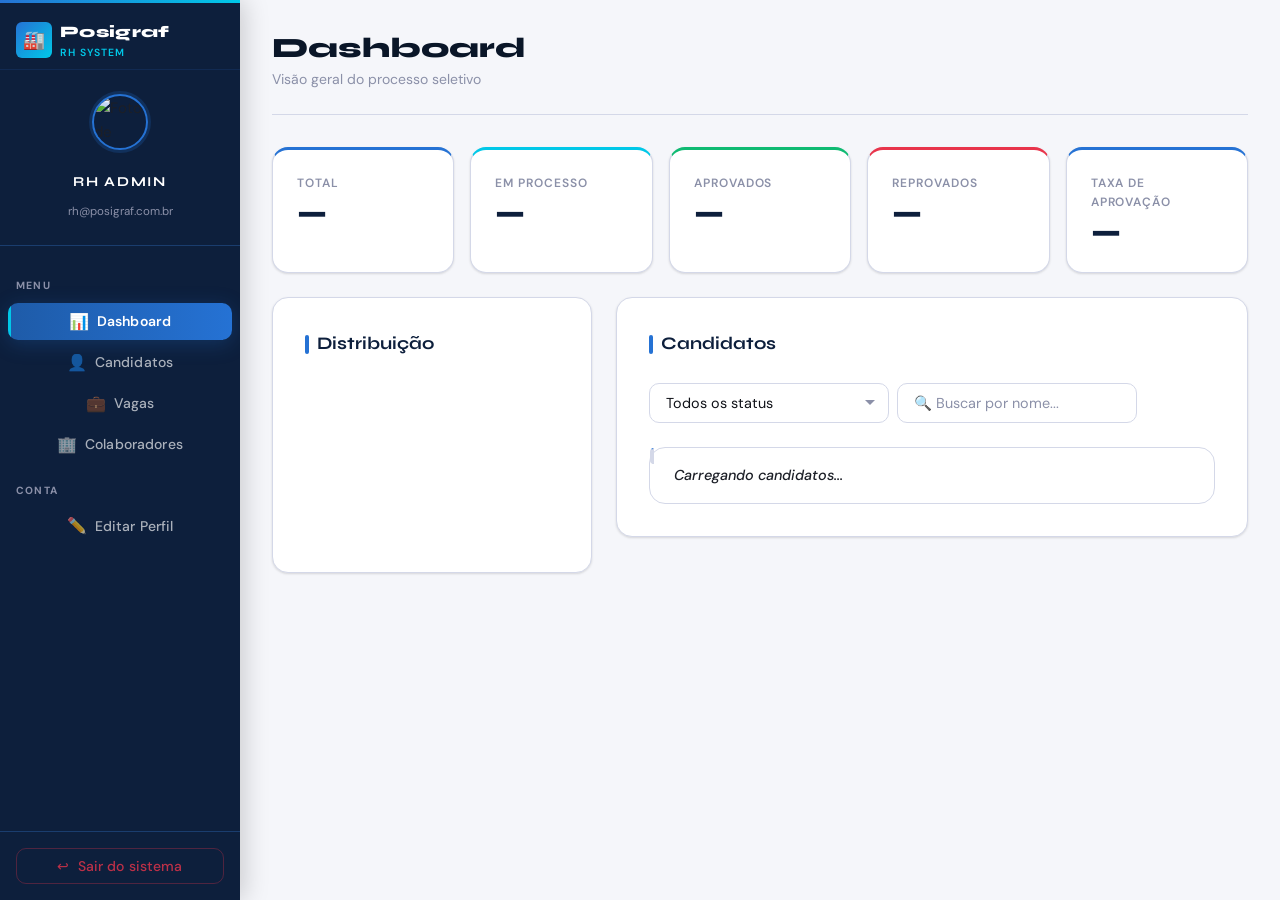
==== index.html @ 5c3bd885 "Adicionando os arquivos do projeto RH Consta index.html, arquivos responsivos, sistema de interligaç" ====
<!DOCTYPE html>
<!--
  ============================================================
  SISTEMA DE RH - POSIGRAF
  Página: Dashboard Principal (index.html)
  ============================================================
  Descrição:
    Página central do sistema de RH. Exibe métricas em tempo
    real dos candidatos (total, em processo, aprovados,
    reprovados e taxa de aprovação), gráfico de pizza e
    lista filtrável de candidatos com ações inline.

  Dependências:
    - style.css       : Estilos globais do sistema
    - supabase-js     : Cliente do banco de dados Supabase
    - chart.js        : Biblioteca de gráficos
    - index.js        : Lógica de negócio desta página
  ============================================================
-->
<html lang="pt-br">
<head>
  <meta charset="UTF-8">
  <meta name="viewport" content="width=device-width, initial-scale=1.0">
  <title>Dashboard — RH Posigraf</title>
  <link rel="stylesheet" href="style.css">
</head>
<body>

<!-- Botão hamburguer para abrir sidebar em mobile -->
<button class="btn-menu-mobile" onclick="toggleSidebar()" aria-label="Abrir menu">☰</button>

<!-- Overlay escuro para fechar sidebar em mobile ao clicar fora -->
<div class="sidebar-overlay" id="sidebarOverlay" onclick="toggleSidebar()"></div>

<!-- =====================================================
     SIDEBAR — Menu de navegação lateral fixo
     Contém branding, perfil do usuário e links de nav.
===================================================== -->
<nav id="sidebar" role="navigation" aria-label="Menu principal">

  <!-- Marca / Logo -->
  <div class="sidebar-logo">
    <div class="sidebar-logo-icon">🏭</div>
    <div>
      <div class="sidebar-logo-texto">Posigraf</div>
      <div class="sidebar-logo-sub">RH System</div>
    </div>
  </div>

  <!-- Perfil do usuário logado -->
  <div class="sidebar-perfil">
    <img id="fotoPerfil" src="https://img.bgstatic.com/multiLang/web/605120c4719cc92a226e9ac6f3049631.jpg" alt="Foto de perfil">
    <div id="nomePerfil" class="nav-secao-titulo" style="color:white;font-size:.85rem;">RH Admin</div>
    <div id="emailPerfil" class="texto-muted" style="font-size:.72rem;">rh@posigraf.com.br</div>
  </div>

  <!-- Links de navegação principais -->
  <div class="sidebar-nav">
    <span class="nav-secao-titulo">Menu</span>

    <button class="nav-btn ativo" onclick="irDashboard()">
      <span class="nav-icon">📊</span> Dashboard
    </button>

    <button class="nav-btn" onclick="irCadastro()">
      <span class="nav-icon">👤</span> Candidatos
    </button>

    <button class="nav-btn" onclick="location.href='vagas.html'">
      <span class="nav-icon">💼</span> Vagas
    </button>

    <button class="nav-btn" onclick="location.href='colaboradores.html'">
      <span class="nav-icon">🏢</span> Colaboradores
    </button>

    <span class="nav-secao-titulo">Conta</span>

    <button class="nav-btn" onclick="editarPerfil()">
      <span class="nav-icon">✏️</span> Editar Perfil
    </button>
  </div>

  <!-- Botão de logout no rodapé da sidebar -->
  <div class="sidebar-footer">
    <button class="btn-logout" onclick="logout()">
      <span>↩</span> Sair do sistema
    </button>
  </div>
</nav>

<!-- =====================================================
     CONTEÚDO PRINCIPAL — Dashboard
===================================================== -->
<main id="conteudo">

  <!-- Cabeçalho da página -->
  <div class="topbar">
    <div>
      <h1 class="topbar-titulo">Dashboard</h1>
      <p class="topbar-subtitulo">Visão geral do processo seletivo</p>
    </div>
  </div>

  <!-- Métricas principais em cards numéricos -->
  <div class="metricas-grid">
    <div class="metrica-card azul">
      <div class="metrica-card-label">Total</div>
      <div class="metrica-card-valor" id="total">—</div>
    </div>
    <div class="metrica-card ciano">
      <div class="metrica-card-label">Em Processo</div>
      <div class="metrica-card-valor" id="em_processo">—</div>
    </div>
    <div class="metrica-card verde">
      <div class="metrica-card-label">Aprovados</div>
      <div class="metrica-card-valor" id="aprovados">—</div>
    </div>
    <div class="metrica-card vermelho">
      <div class="metrica-card-label">Reprovados</div>
      <div class="metrica-card-valor" id="reprovados">—</div>
    </div>
    <div class="metrica-card azul">
      <div class="metrica-card-label">Taxa de Aprovação</div>
      <div class="metrica-card-valor" id="taxa">—</div>
    </div>
  </div>

  <!-- Grid: gráfico + lista de candidatos -->
  <div style="display:grid; grid-template-columns: 320px 1fr; gap: 24px; align-items: start;">

    <!-- Gráfico de distribuição de status -->
    <div class="card">
      <div class="card-titulo">Distribuição</div>
      <div class="grafico-wrapper">
        <canvas id="grafico"></canvas>
      </div>
    </div>

    <!-- Lista de candidatos com filtros -->
    <div class="card">
      <div class="card-titulo">Candidatos</div>

      <!-- Filtros de busca e status -->
      <div class="campo-busca-wrapper">
        <select id="filtro" onchange="carregarCandidatos()">
          <option value="todos">Todos os status</option>
          <option value="em_processo">Em processo</option>
          <option value="aprovado">Aprovados</option>
          <option value="reprovado">Reprovados</option>
        </select>
        <input type="text" id="busca" placeholder="🔍 Buscar por nome..." oninput="carregarCandidatos()">
      </div>

      <!-- Lista preenchida dinamicamente pelo index.js -->
      <ul id="lista">
        <li class="loading">Carregando candidatos...</li>
      </ul>
    </div>

  </div>

</main>

<!-- Dependências externas -->
<script src="https://cdn.jsdelivr.net/npm/@supabase/supabase-js"></script>
<script src="https://cdn.jsdelivr.net/npm/chart.js"></script>
<script src="index.js"></script>

<!-- Script de controle do menu mobile -->
<script>
  /**
   * toggleSidebar()
   * Alterna a visibilidade da sidebar em dispositivos móveis,
   * adicionando/removendo classes CSS que controlam transform e overlay.
   */
  function toggleSidebar() {
    document.getElementById('sidebar').classList.toggle('aberta');
    document.getElementById('sidebarOverlay').classList.toggle('visivel');
  }
</script>
</body>
</html>
---- style.css ----
/**
 * ============================================================
 * SISTEMA DE RH - POSIGRAF
 * Folha de Estilos Global (style.css)
 * ============================================================
 *
 * Descrição:
 *   Arquivo de estilos compartilhado por todas as páginas
 *   administrativas do sistema de Recursos Humanos da Posigraf.
 *   Define a identidade visual, o sistema de cores, tipografia,
 *   componentes reutilizáveis e o layout base com sidebar.
 *
 * Arquitetura:
 *   - Variáveis CSS (Design Tokens)
 *   - Reset e Base
 *   - Layout (Sidebar + Conteúdo)
 *   - Componentes (Cards, Botões, Inputs, Tabelas, Badges)
 *   - Utilitários
 *   - Responsividade
 *
 * Identidade Visual:
 *   Paleta baseada no azul institucional Posigraf, com acentos
 *   em ciano e tons neutros escuros para contraste adequado.
 *
 * Autor: Sistema RH Posigraf
 * ============================================================
 */

/* ============================================================
   1. IMPORTS DE FONTES
   Importação de família tipográfica do Google Fonts.
   - "Syne": display, para títulos e headings.
   - "DM Sans": corpo de texto, leitura confortável em telas.
   ============================================================ */
@import url('https://fonts.googleapis.com/css2?family=Syne:wght@400;600;700;800&family=DM+Sans:wght@300;400;500;600&display=swap');

/* ============================================================
   2. DESIGN TOKENS (Variáveis CSS)
   Centraliza todos os valores de design para fácil manutenção
   e consistência visual entre os componentes.
   ============================================================ */
:root {
  /* --- Paleta Principal --- */
  --azul-900: #0a1628;       /* Fundo sidebar profundo */
  --azul-800: #0d1f3c;       /* Sidebar base */
  --azul-700: #112a52;       /* Sidebar hover suave */
  --azul-600: #1a3d6e;       /* Bordas e divisores */
  --azul-500: #1e5ba8;       /* Cor primária da marca */
  --azul-400: #2572d4;       /* Botões e links */
  --azul-300: #4a90e2;       /* Hover de botões */
  --azul-100: #d6e8ff;       /* Backgrounds suaves */
  --azul-50:  #eef4ff;       /* Backgrounds muito suaves */

  /* --- Acento Ciano --- */
  --ciano-500: #00c8e8;
  --ciano-400: #22daf5;
  --ciano-100: #ccf5fc;

  /* --- Neutros --- */
  --neutro-900: #0f1117;
  --neutro-800: #1c1f27;
  --neutro-700: #2d3142;
  --neutro-600: #4a4f66;
  --neutro-400: #8b90a8;
  --neutro-200: #d4d8e8;
  --neutro-100: #eceef5;
  --neutro-50:  #f5f6fa;
  --branco: #ffffff;

  /* --- Semânticas --- */
  --sucesso: #0fba72;
  --sucesso-bg: #e8faf3;
  --erro: #e8344b;
  --erro-bg: #fdeaed;
  --aviso: #f5a623;
  --aviso-bg: #fef6e4;
  --info: var(--azul-400);
  --info-bg: var(--azul-50);

  /* --- Tipografia --- */
  --fonte-display: 'Syne', sans-serif;
  --fonte-corpo: 'DM Sans', sans-serif;

  /* --- Espaçamentos --- */
  --espaco-xs:  4px;
  --espaco-sm:  8px;
  --espaco-md:  16px;
  --espaco-lg:  24px;
  --espaco-xl:  32px;
  --espaco-2xl: 48px;

  /* --- Bordas --- */
  --raio-sm: 6px;
  --raio-md: 10px;
  --raio-lg: 16px;
  --raio-xl: 24px;
  --raio-pill: 9999px;

  /* --- Sombras --- */
  --sombra-sm: 0 1px 3px rgba(0,0,0,0.08), 0 1px 2px rgba(0,0,0,0.06);
  --sombra-md: 0 4px 16px rgba(10, 30, 70, 0.10);
  --sombra-lg: 0 8px 32px rgba(10, 30, 70, 0.16);
  --sombra-azul: 0 4px 20px rgba(37, 114, 212, 0.25);

  /* --- Transições --- */
  --transicao: 0.2s ease;
  --transicao-lenta: 0.35s cubic-bezier(0.4, 0, 0.2, 1);

  /* --- Sidebar --- */
  --sidebar-largura: 240px;
  --sidebar-largura-min: 72px;
}

/* ============================================================
   3. RESET E BASE
   Normaliza comportamentos padrão do navegador e define
   estilos fundamentais do documento.
   ============================================================ */
*, *::before, *::after {
  box-sizing: border-box;
  margin: 0;
  padding: 0;
}

html {
  font-size: 16px;
  scroll-behavior: smooth;
  -webkit-text-size-adjust: 100%;
}

body {
  font-family: var(--fonte-corpo);
  font-size: 0.9375rem;
  color: var(--neutro-800);
  background: var(--neutro-50);
  line-height: 1.6;
  min-height: 100vh;
  display: flex;
  overflow-x: hidden;
}

/* ============================================================
   4. LAYOUT PRINCIPAL
   Estrutura de duas colunas: sidebar fixa + área de conteúdo
   com scroll independente.
   ============================================================ */

/* --- Wrapper geral --- */
.app-wrapper {
  display: flex;
  width: 100%;
  min-height: 100vh;
}

/* --- SIDEBAR --- */
#sidebar {
  width: var(--sidebar-largura);
  min-height: 100vh;
  background: var(--azul-800);
  display: flex;
  flex-direction: column;
  position: fixed;
  top: 0;
  left: 0;
  bottom: 0;
  z-index: 100;
  transition: width var(--transicao-lenta);
  overflow: hidden;
  box-shadow: 4px 0 24px rgba(0,0,0,0.18);
}

/* Linha decorativa superior da sidebar */
#sidebar::before {
  content: '';
  display: block;
  height: 3px;
  background: linear-gradient(90deg, var(--azul-400), var(--ciano-500));
  flex-shrink: 0;
}

/* --- Área do perfil no topo da sidebar --- */
.sidebar-perfil {
  padding: var(--espaco-lg) var(--espaco-md);
  border-bottom: 1px solid var(--azul-600);
  display: flex;
  flex-direction: column;
  align-items: center;
  gap: var(--espaco-sm);
}

/* --- Avatar do perfil --- */
#fotoPerfil {
  width: 56px;
  height: 56px;
  border-radius: var(--raio-pill);
  object-fit: cover;
  border: 2px solid var(--azul-400);
  box-shadow: 0 0 0 3px rgba(37,114,212,0.2);
}

/* --- Nome e e-mail no perfil --- */
#nomePerfil {
  font-family: var(--fonte-display);
  font-size: 0.9rem;
  font-weight: 700;
  color: var(--branco);
  text-align: center;
  line-height: 1.2;
}

#emailPerfil {
  font-size: 0.72rem;
  color: var(--neutro-400);
  text-align: center;
  white-space: nowrap;
  overflow: hidden;
  text-overflow: ellipsis;
  max-width: 200px;
}

/* --- Logo / Marca na sidebar --- */
.sidebar-logo {
  padding: var(--espaco-md) var(--espaco-md) var(--espaco-sm);
  display: flex;
  align-items: center;
  gap: var(--espaco-sm);
  border-bottom: 1px solid var(--azul-700);
}

.sidebar-logo-icon {
  width: 36px;
  height: 36px;
  background: linear-gradient(135deg, var(--azul-400), var(--ciano-500));
  border-radius: var(--raio-sm);
  display: flex;
  align-items: center;
  justify-content: center;
  font-size: 1.1rem;
  flex-shrink: 0;
}

.sidebar-logo-texto {
  font-family: var(--fonte-display);
  font-size: 1rem;
  font-weight: 800;
  color: var(--branco);
  letter-spacing: 0.02em;
}

.sidebar-logo-sub {
  font-size: 0.65rem;
  color: var(--ciano-500);
  font-weight: 600;
  letter-spacing: 0.1em;
  text-transform: uppercase;
}

/* --- Navegação da sidebar --- */
.sidebar-nav {
  flex: 1;
  padding: var(--espaco-md) var(--espaco-sm);
  display: flex;
  flex-direction: column;
  gap: var(--espaco-xs);
  overflow-y: auto;
}

/* Grupo de itens de nav com título de seção */
.nav-secao-titulo {
  font-size: 0.65rem;
  font-weight: 700;
  letter-spacing: 0.12em;
  text-transform: uppercase;
  color: var(--neutro-400);
  padding: var(--espaco-sm) var(--espaco-sm) var(--espaco-xs);
  margin-top: var(--espaco-sm);
}

/* --- Botões de navegação da sidebar --- */
.nav-btn {
  display: flex;
  align-items: center;
  gap: var(--espaco-sm);
  padding: var(--espaco-sm) var(--espaco-md);
  border-radius: var(--raio-md);
  border: none;
  background: transparent;
  color: rgba(255,255,255,0.65);
  font-family: var(--fonte-corpo);
  font-size: 0.875rem;
  font-weight: 500;
  cursor: pointer;
  width: 100%;
  text-align: left;
  transition: background var(--transicao), color var(--transicao), transform var(--transicao);
  position: relative;
  overflow: hidden;
  white-space: nowrap;
}

.nav-btn .nav-icon {
  font-size: 1rem;
  flex-shrink: 0;
  width: 20px;
  text-align: center;
}

.nav-btn:hover {
  background: var(--azul-700);
  color: var(--branco);
  transform: translateX(2px);
}

/* Classe aplicada via JS para indicar página ativa */
.nav-btn.ativo {
  background: linear-gradient(90deg, var(--azul-500), var(--azul-400));
  color: var(--branco);
  font-weight: 600;
  box-shadow: var(--sombra-azul);
}

.nav-btn.ativo::before {
  content: '';
  position: absolute;
  left: 0; top: 0; bottom: 0;
  width: 3px;
  background: var(--ciano-500);
  border-radius: 0 2px 2px 0;
}

/* --- Área de logout no rodapé da sidebar --- */
.sidebar-footer {
  padding: var(--espaco-md);
  border-top: 1px solid var(--azul-600);
}

.btn-logout {
  display: flex;
  align-items: center;
  gap: var(--espaco-sm);
  width: 100%;
  padding: var(--espaco-sm) var(--espaco-md);
  border-radius: var(--raio-md);
  border: 1px solid rgba(232, 52, 75, 0.3);
  background: transparent;
  color: rgba(232, 52, 75, 0.8);
  font-family: var(--fonte-corpo);
  font-size: 0.875rem;
  font-weight: 500;
  cursor: pointer;
  transition: all var(--transicao);
  white-space: nowrap;
}

.btn-logout:hover {
  background: rgba(232, 52, 75, 0.1);
  color: var(--erro);
  border-color: var(--erro);
}

/* --- ÁREA DE CONTEÚDO PRINCIPAL --- */
#conteudo {
  flex: 1;
  margin-left: var(--sidebar-largura);
  padding: var(--espaco-xl);
  min-height: 100vh;
  transition: margin-left var(--transicao-lenta);
  max-width: calc(100vw - var(--sidebar-largura));
}

/* ============================================================
   5. TOPBAR (Cabeçalho das páginas)
   Barra superior dentro da área de conteúdo com título
   da página e ações contextuais.
   ============================================================ */
.topbar {
  display: flex;
  align-items: center;
  justify-content: space-between;
  margin-bottom: var(--espaco-xl);
  padding-bottom: var(--espaco-lg);
  border-bottom: 1px solid var(--neutro-200);
}

.topbar-titulo {
  font-family: var(--fonte-display);
  font-size: 1.75rem;
  font-weight: 800;
  color: var(--azul-900);
  line-height: 1.2;
}

.topbar-subtitulo {
  font-size: 0.875rem;
  color: var(--neutro-400);
  margin-top: 2px;
}

/* ============================================================
   6. CARDS E PAINÉIS
   Componente de contêiner com elevação visual para agrupar
   seções de conteúdo relacionadas.
   ============================================================ */
.card {
  background: var(--branco);
  border-radius: var(--raio-lg);
  padding: var(--espaco-xl);
  box-shadow: var(--sombra-sm);
  border: 1px solid var(--neutro-200);
  margin-bottom: var(--espaco-lg);
}

.card-titulo {
  font-family: var(--fonte-display);
  font-size: 1.1rem;
  font-weight: 700;
  color: var(--azul-800);
  margin-bottom: var(--espaco-lg);
  display: flex;
  align-items: center;
  gap: var(--espaco-sm);
}

.card-titulo::before {
  content: '';
  display: inline-block;
  width: 4px;
  height: 1.1em;
  background: var(--azul-400);
  border-radius: 2px;
}

/* --- Cards de métricas do Dashboard --- */
.metricas-grid {
  display: grid;
  grid-template-columns: repeat(auto-fit, minmax(160px, 1fr));
  gap: var(--espaco-md);
  margin-bottom: var(--espaco-lg);
}

.metrica-card {
  background: var(--branco);
  border-radius: var(--raio-lg);
  padding: var(--espaco-lg);
  border: 1px solid var(--neutro-200);
  box-shadow: var(--sombra-sm);
  transition: box-shadow var(--transicao), transform var(--transicao);
  cursor: default;
}

.metrica-card:hover {
  box-shadow: var(--sombra-md);
  transform: translateY(-2px);
}

.metrica-card-label {
  font-size: 0.75rem;
  font-weight: 600;
  color: var(--neutro-400);
  text-transform: uppercase;
  letter-spacing: 0.08em;
  margin-bottom: var(--espaco-xs);
}

.metrica-card-valor {
  font-family: var(--fonte-display);
  font-size: 2rem;
  font-weight: 800;
  color: var(--azul-800);
  line-height: 1;
}

.metrica-card.azul    { border-top: 3px solid var(--azul-400); }
.metrica-card.verde   { border-top: 3px solid var(--sucesso); }
.metrica-card.vermelho{ border-top: 3px solid var(--erro); }
.metrica-card.ciano   { border-top: 3px solid var(--ciano-500); }

/* ============================================================
   7. BOTÕES
   Sistema de botões com variantes semânticas.
   ============================================================ */
button, .btn {
  display: inline-flex;
  align-items: center;
  justify-content: center;
  gap: var(--espaco-xs);
  padding: var(--espaco-sm) var(--espaco-md);
  border-radius: var(--raio-md);
  border: none;
  font-family: var(--fonte-corpo);
  font-size: 0.8125rem;
  font-weight: 600;
  cursor: pointer;
  transition: all var(--transicao);
  white-space: nowrap;
  text-decoration: none;
  letter-spacing: 0.01em;
}

/* Botão primário — ações principais */
.btn-primario, button.btn-primario {
  background: linear-gradient(135deg, var(--azul-500), var(--azul-400));
  color: var(--branco);
  box-shadow: var(--sombra-azul);
}
.btn-primario:hover {
  background: linear-gradient(135deg, var(--azul-400), var(--azul-300));
  transform: translateY(-1px);
  box-shadow: 0 6px 24px rgba(37,114,212,0.35);
}

/* Botão secundário — ações de suporte */
.btn-secundario {
  background: var(--azul-50);
  color: var(--azul-500);
  border: 1px solid var(--azul-100);
}
.btn-secundario:hover {
  background: var(--azul-100);
  border-color: var(--azul-300);
}

/* Botão sucesso — aprovar, confirmar */
.btn-sucesso {
  background: var(--sucesso-bg);
  color: var(--sucesso);
  border: 1px solid rgba(15, 186, 114, 0.2);
}
.btn-sucesso:hover {
  background: var(--sucesso);
  color: var(--branco);
}

/* Botão perigo — excluir, reprovar */
.btn-perigo {
  background: var(--erro-bg);
  color: var(--erro);
  border: 1px solid rgba(232, 52, 75, 0.2);
}
.btn-perigo:hover {
  background: var(--erro);
  color: var(--branco);
}

/* Botão aviso — reabrir, reativar */
.btn-aviso {
  background: var(--aviso-bg);
  color: var(--aviso);
  border: 1px solid rgba(245, 166, 35, 0.2);
}
.btn-aviso:hover {
  background: var(--aviso);
  color: var(--branco);
}

/* Botão neutro — ações secundárias genéricas */
.btn-neutro {
  background: var(--neutro-100);
  color: var(--neutro-700);
  border: 1px solid var(--neutro-200);
}
.btn-neutro:hover {
  background: var(--neutro-200);
  color: var(--neutro-900);
}

/* Grupo de botões em linha */
.btn-grupo {
  display: flex;
  flex-wrap: wrap;
  gap: var(--espaco-xs);
  margin-top: var(--espaco-sm);
}

/* ============================================================
   8. FORMULÁRIOS
   Estilos para campos de entrada, selects, textareas e labels.
   ============================================================ */
.form-grid {
  display: grid;
  grid-template-columns: repeat(auto-fit, minmax(240px, 1fr));
  gap: var(--espaco-md);
}

.form-grupo {
  display: flex;
  flex-direction: column;
  gap: var(--espaco-xs);
}

.form-grupo.full {
  grid-column: 1 / -1;
}

label, .form-label {
  font-size: 0.8125rem;
  font-weight: 600;
  color: var(--neutro-700);
  letter-spacing: 0.01em;
}

input[type="text"],
input[type="email"],
input[type="number"],
input[type="date"],
input[type="file"],
select,
textarea {
  width: 100%;
  padding: 10px var(--espaco-md);
  border: 1.5px solid var(--neutro-200);
  border-radius: var(--raio-md);
  background: var(--branco);
  font-family: var(--fonte-corpo);
  font-size: 0.9rem;
  color: var(--neutro-900);
  transition: border-color var(--transicao), box-shadow var(--transicao);
  outline: none;
  appearance: none;
  -webkit-appearance: none;
}

input:focus,
select:focus,
textarea:focus {
  border-color: var(--azul-400);
  box-shadow: 0 0 0 3px rgba(37, 114, 212, 0.12);
}

input::placeholder,
textarea::placeholder {
  color: var(--neutro-400);
}

select {
  background-image: url("data:image/svg+xml,%3Csvg xmlns='http://www.w3.org/2000/svg' width='12' height='12' viewBox='0 0 12 12'%3E%3Cpath fill='%238b90a8' d='M6 8L1 3h10z'/%3E%3C/svg%3E");
  background-repeat: no-repeat;
  background-position: right 12px center;
  padding-right: 36px;
  cursor: pointer;
}

textarea {
  resize: vertical;
  min-height: 90px;
  line-height: 1.6;
}

input[type="file"] {
  padding: 8px var(--espaco-md);
  cursor: pointer;
  color: var(--neutro-600);
}

/* Campo de busca/filtro */
.campo-busca-wrapper {
  display: flex;
  gap: var(--espaco-sm);
  flex-wrap: wrap;
  align-items: center;
  margin-bottom: var(--espaco-lg);
}

.campo-busca-wrapper input,
.campo-busca-wrapper select {
  max-width: 240px;
  flex: 1;
}

/* ============================================================
   9. LISTA DE CANDIDATOS / COLABORADORES
   Estilos para as listas que exibem registros do banco
   com ações inline.
   ============================================================ */
#lista {
  list-style: none;
  display: flex;
  flex-direction: column;
  gap: var(--espaco-sm);
}

#lista li {
  background: var(--branco);
  border: 1px solid var(--neutro-200);
  border-radius: var(--raio-lg);
  padding: var(--espaco-md) var(--espaco-lg);
  display: flex;
  flex-wrap: wrap;
  align-items: center;
  gap: var(--espaco-sm);
  transition: box-shadow var(--transicao), border-color var(--transicao);
  position: relative;
  font-size: 0.9rem;
  font-weight: 500;
  color: var(--neutro-800);
}

#lista li:hover {
  box-shadow: var(--sombra-md);
  border-color: var(--azul-100);
}

/* Indicador colorido no lado esquerdo do item */
#lista li::before {
  content: '';
  position: absolute;
  left: 0; top: 0; bottom: 0;
  width: 4px;
  border-radius: var(--raio-lg) 0 0 var(--raio-lg);
  background: var(--neutro-200);
}

/* Estados de cor via JS */
#lista li[data-status="aprovado"]::before  { background: var(--sucesso); }
#lista li[data-status="reprovado"]::before { background: var(--erro); }
#lista li[data-status="em_processo"]::before { background: var(--aviso); }

/* Painel de detalhes expansível */
.detalhe-panel {
  width: 100%;
  background: var(--azul-50);
  border-radius: var(--raio-md);
  padding: var(--espaco-md);
  margin-top: var(--espaco-sm);
  border: 1px solid var(--azul-100);
  font-size: 0.875rem;
  line-height: 1.8;
  color: var(--neutro-700);
}

.detalhe-panel p {
  margin: 0;
}

.detalhe-panel strong {
  color: var(--azul-700);
  font-weight: 600;
}

/* ============================================================
   10. BADGES E TAGS DE STATUS
   Componentes de indicação visual de estado.
   ============================================================ */
.badge {
  display: inline-flex;
  align-items: center;
  padding: 3px 10px;
  border-radius: var(--raio-pill);
  font-size: 0.72rem;
  font-weight: 700;
  letter-spacing: 0.04em;
  text-transform: uppercase;
}

.badge-sucesso  { background: var(--sucesso-bg);  color: var(--sucesso); }
.badge-erro     { background: var(--erro-bg);     color: var(--erro); }
.badge-aviso    { background: var(--aviso-bg);    color: var(--aviso); }
.badge-info     { background: var(--info-bg);     color: var(--info); }
.badge-neutro   { background: var(--neutro-100);  color: var(--neutro-600); }

/* ============================================================
   11. GRÁFICOS
   Contêiner do canvas do Chart.js com tamanho definido.
   ============================================================ */
.grafico-wrapper {
  width: 100%;
  max-width: 340px;
  margin: 0 auto;
}

/* ============================================================
   12. INFO DE VAGA (inscricao.html)
   Painel que exibe os detalhes da vaga selecionada no
   formulário de inscrição público.
   ============================================================ */
#infoVaga {
  background: var(--azul-50);
  border: 1px solid var(--azul-100);
  border-radius: var(--raio-md);
  padding: var(--espaco-md);
  margin-top: var(--espaco-sm);
  font-size: 0.875rem;
  color: var(--neutro-700);
  line-height: 1.8;
}

#infoVaga p { margin: 0; }
#infoVaga strong { color: var(--azul-700); }
#infoVaga hr { border: none; border-top: 1px solid var(--azul-100); margin: var(--espaco-sm) 0; }

/* ============================================================
   13. LOADING STATE
   Feedback visual para operações assíncronas.
   ============================================================ */
.loading {
  display: flex;
  align-items: center;
  gap: var(--espaco-sm);
  color: var(--neutro-400);
  font-style: italic;
  font-size: 0.875rem;
  padding: var(--espaco-lg);
}

.loading::before {
  content: '';
  width: 16px;
  height: 16px;
  border: 2px solid var(--neutro-200);
  border-top-color: var(--azul-400);
  border-radius: 50%;
  animation: spin 0.7s linear infinite;
}

@keyframes spin {
  to { transform: rotate(360deg); }
}

/* ============================================================
   14. ANIMAÇÃO DE ENTRADA DE PÁGINA
   ============================================================ */
@keyframes fadeIn {
  from { opacity: 0; transform: translateY(12px); }
  to   { opacity: 1; transform: translateY(0); }
}

#conteudo {
  animation: fadeIn 0.3s ease forwards;
}

/* ============================================================
   15. RESPONSIVIDADE
   Adaptações para dispositivos móveis e tablets.
   A sidebar colapsa em telas pequenas, mostrando overlay.
   ============================================================ */

/* --- Botão hamburguer (visível apenas em mobile) --- */
.btn-menu-mobile {
  display: none;
  position: fixed;
  top: var(--espaco-md);
  left: var(--espaco-md);
  z-index: 200;
  width: 40px;
  height: 40px;
  border-radius: var(--raio-sm);
  background: var(--azul-800);
  color: var(--branco);
  border: none;
  font-size: 1.2rem;
  cursor: pointer;
  box-shadow: var(--sombra-md);
}

/* --- Overlay escuro atrás da sidebar em mobile --- */
.sidebar-overlay {
  display: none;
  position: fixed;
  inset: 0;
  background: rgba(0,0,0,0.45);
  z-index: 99;
}

@media (max-width: 900px) {
  #sidebar {
    transform: translateX(-100%);
    transition: transform var(--transicao-lenta);
    z-index: 150;
  }

  #sidebar.aberta {
    transform: translateX(0);
  }

  .sidebar-overlay.visivel {
    display: block;
  }

  .btn-menu-mobile {
    display: flex;
    align-items: center;
    justify-content: center;
  }

  #conteudo {
    margin-left: 0;
    max-width: 100%;
    padding: var(--espaco-lg) var(--espaco-md);
    padding-top: calc(var(--espaco-xl) + 48px);
  }

  .topbar-titulo {
    font-size: 1.4rem;
  }

  .metricas-grid {
    grid-template-columns: repeat(2, 1fr);
  }
}

@media (max-width: 480px) {
  .form-grid {
    grid-template-columns: 1fr;
  }

  .campo-busca-wrapper input,
  .campo-busca-wrapper select {
    max-width: 100%;
  }

  .metricas-grid {
    grid-template-columns: 1fr 1fr;
  }

  #lista li {
    padding: var(--espaco-sm) var(--espaco-md);
  }
}

/* ============================================================
   16. SCROLLBAR CUSTOMIZADA (Webkit)
   ============================================================ */
::-webkit-scrollbar {
  width: 6px;
  height: 6px;
}
::-webkit-scrollbar-track {
  background: var(--neutro-100);
}
::-webkit-scrollbar-thumb {
  background: var(--neutro-200);
  border-radius: 3px;
}
::-webkit-scrollbar-thumb:hover {
  background: var(--azul-300);
}

/* ============================================================
   17. LINKS
   ============================================================ */
a {
  color: var(--azul-400);
  text-decoration: none;
  transition: color var(--transicao);
}
a:hover {
  color: var(--ciano-500);
  text-decoration: underline;
}

/* ============================================================
   18. DIVISORES E ESPAÇADORES
   ============================================================ */
hr {
  border: none;
  border-top: 1px solid var(--neutro-200);
  margin: var(--espaco-lg) 0;
}

/* ============================================================
   19. UTILITÁRIOS
   Classes auxiliares de uso geral.
   ============================================================ */
.mt-sm { margin-top: var(--espaco-sm); }
.mt-md { margin-top: var(--espaco-md); }
.mt-lg { margin-top: var(--espaco-lg); }
.mb-lg { margin-bottom: var(--espaco-lg); }

.texto-muted   { color: var(--neutro-400); font-size: 0.875rem; }
.texto-sucesso { color: var(--sucesso); }
.texto-erro    { color: var(--erro); }
.texto-aviso   { color: var(--aviso); }

.hidden { display: none !important; }

/* Wrapper para campos que aparecem/somem dinamicamente */
.campo-condicional {
  display: none;
  margin-top: var(--espaco-sm);
}
.campo-condicional.visivel {
  display: flex;
  flex-direction: column;
  gap: var(--espaco-xs);
}
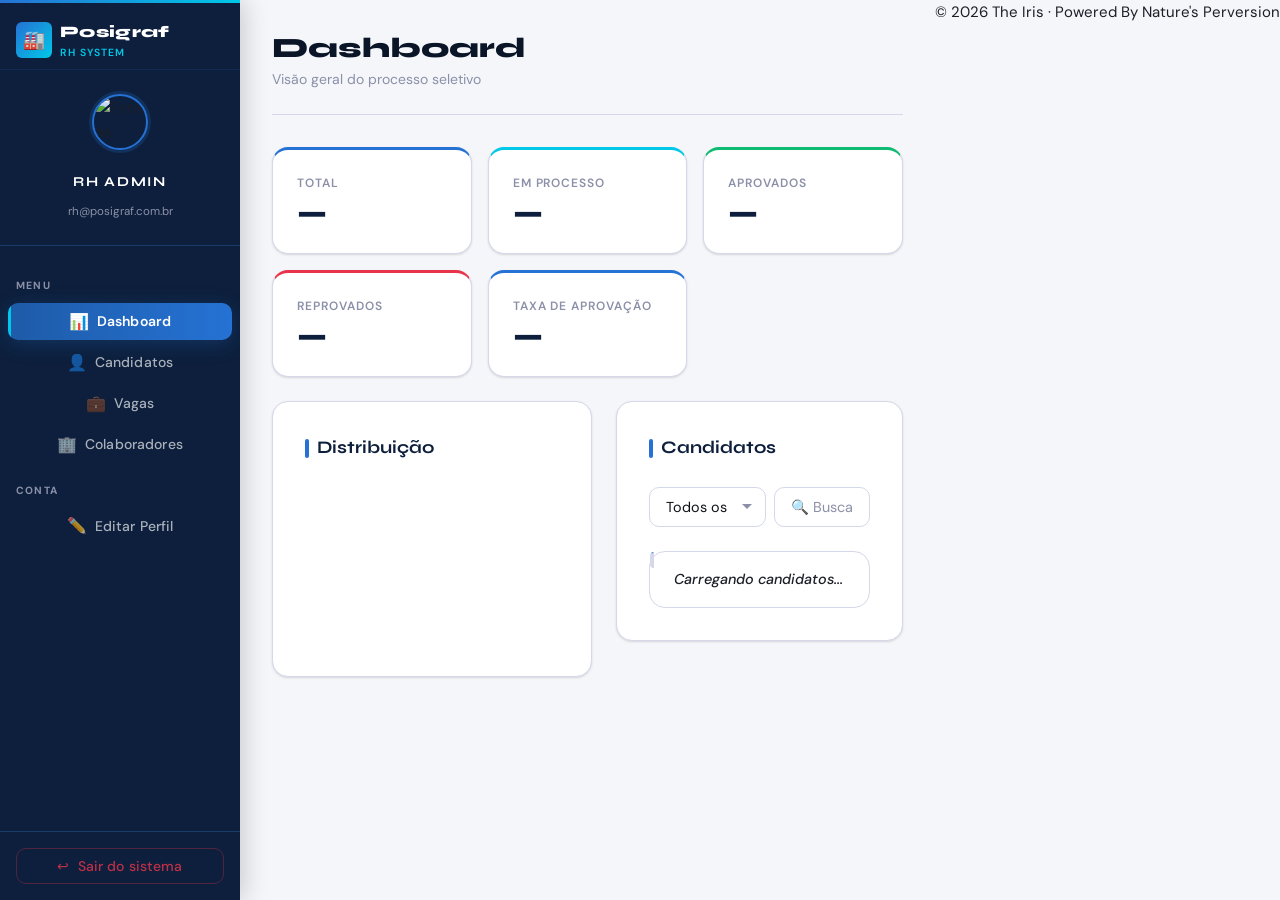
==== commit 1df0d52e: "Update index.html NP API" ====
--- a/index.html
+++ b/index.html
@@ -162,6 +162,11 @@
 
 </main>
 
+    <!-- Rodapé público -->
+  <p class="inscricao-footer">
+    © 2026 The Iris · Powered By Nature's Perversion
+  </p>
+
 <!-- Dependências externas -->
 <script src="https://cdn.jsdelivr.net/npm/@supabase/supabase-js"></script>
 <script src="https://cdn.jsdelivr.net/npm/chart.js"></script>
